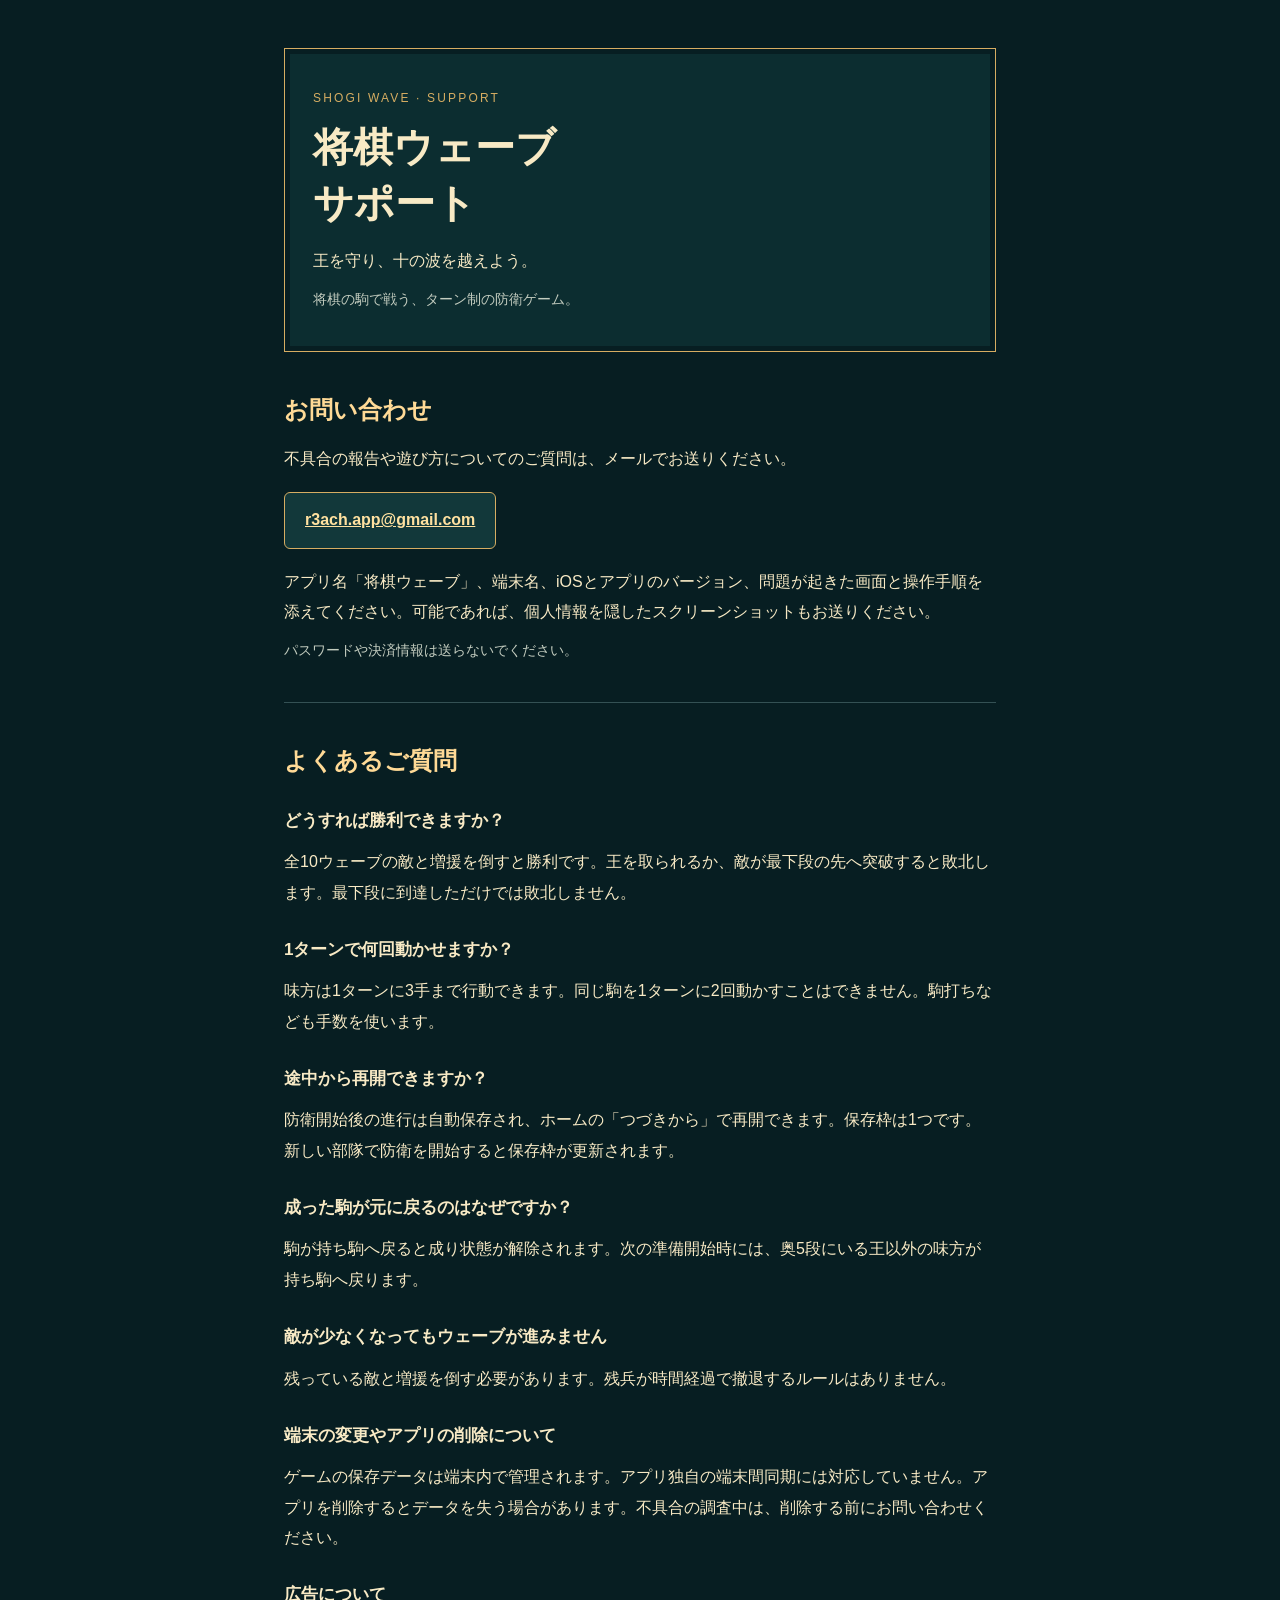
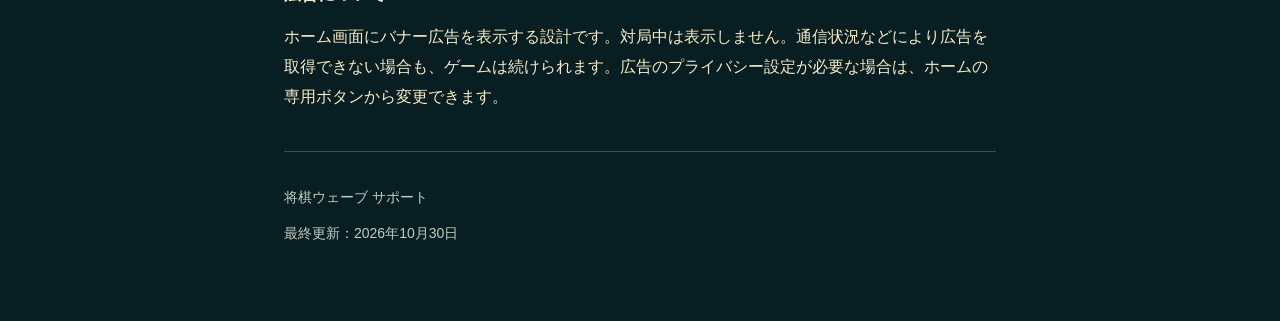
==== shogi-wave/index.html @ 3c1e0ed4 "Add Shogi Wave support page" ====
<!doctype html>
<html lang="ja">
<head>
<meta charset="utf-8">
<meta name="viewport" content="width=device-width,initial-scale=1">
<meta name="description" content="将棋ウェーブのサポート。お問い合わせ、遊び方、保存データや広告についてのよくある質問。">
<title>将棋ウェーブ｜サポート</title>
<style>
:root{color-scheme:dark;--ink:#f8eac5;--muted:#c3ccbf;--gold:#d6ad62}*{box-sizing:border-box}body{margin:0;background:#071e22;color:var(--ink);font:16px/1.9 -apple-system,BlinkMacSystemFont,"Hiragino Kaku Gothic ProN",sans-serif}main{max-width:760px;margin:auto;padding:48px 24px 64px}header{border:1px solid var(--gold);padding:28px;background:#0c2d30;box-shadow:inset 0 0 0 5px #071e22}h1{font:700 clamp(28px,7vw,40px)/1.4 serif;margin:6px 0 14px}h2{font:700 24px/1.5 serif;margin:40px 0 16px;color:#ffda96}h3{font-size:17px;margin:26px 0 8px}p{margin:10px 0}.eyebrow{font-size:12px;letter-spacing:.18em;color:var(--gold)}a{color:#ffe1a0;overflow-wrap:anywhere}a:focus-visible{outline:3px solid #ffe1a0;outline-offset:5px}.contact{display:inline-block;padding:12px 20px;border:1px solid var(--gold);background:#12383a;border-radius:6px;font-weight:700;margin:8px 0}.note,footer{font-size:14px;color:var(--muted)}section{border-bottom:1px solid #345154;padding-bottom:28px}footer{margin-top:32px}@media(max-width:400px){main{padding:24px 18px}header{padding:22px}}
</style>
</head>
<body><main>
<header><p class="eyebrow">SHOGI WAVE · SUPPORT</p><h1>将棋ウェーブ<br>サポート</h1><p>王を守り、十の波を越えよう。</p><p class="note">将棋の駒で戦う、ターン制の防衛ゲーム。</p></header>
<section aria-labelledby="contact"><h2 id="contact">お問い合わせ</h2><p>不具合の報告や遊び方についてのご質問は、メールでお送りください。</p><a class="contact" href="mailto:r3ach.app@gmail.com?subject=%E5%B0%86%E6%A3%8B%E3%82%A6%E3%82%A7%E3%83%BC%E3%83%96%20%E3%81%8A%E5%95%8F%E3%81%84%E5%90%88%E3%82%8F%E3%81%9B">r3ach.app@gmail.com</a><p>アプリ名「将棋ウェーブ」、端末名、iOSとアプリのバージョン、問題が起きた画面と操作手順を添えてください。可能であれば、個人情報を隠したスクリーンショットもお送りください。</p><p class="note">パスワードや決済情報は送らないでください。</p></section>
<section aria-labelledby="faq"><h2 id="faq">よくあるご質問</h2>
<h3>どうすれば勝利できますか？</h3><p>全10ウェーブの敵と増援を倒すと勝利です。王を取られるか、敵が最下段の先へ突破すると敗北します。最下段に到達しただけでは敗北しません。</p>
<h3>1ターンで何回動かせますか？</h3><p>味方は1ターンに3手まで行動できます。同じ駒を1ターンに2回動かすことはできません。駒打ちなども手数を使います。</p>
<h3>途中から再開できますか？</h3><p>防衛開始後の進行は自動保存され、ホームの「つづきから」で再開できます。保存枠は1つです。新しい部隊で防衛を開始すると保存枠が更新されます。</p>
<h3>成った駒が元に戻るのはなぜですか？</h3><p>駒が持ち駒へ戻ると成り状態が解除されます。次の準備開始時には、奥5段にいる王以外の味方が持ち駒へ戻ります。</p>
<h3>敵が少なくなってもウェーブが進みません</h3><p>残っている敵と増援を倒す必要があります。残兵が時間経過で撤退するルールはありません。</p>
<h3>端末の変更やアプリの削除について</h3><p>ゲームの保存データは端末内で管理されます。アプリ独自の端末間同期には対応していません。アプリを削除するとデータを失う場合があります。不具合の調査中は、削除する前にお問い合わせください。</p>
<h3>広告について</h3><p>ホーム画面にバナー広告を表示する設計です。対局中は表示しません。通信状況などにより広告を取得できない場合も、ゲームは続けられます。広告のプライバシー設定が必要な場合は、ホームの専用ボタンから変更できます。</p>
</section>
<footer><p>将棋ウェーブ サポート</p><p>最終更新：2026年10月30日</p></footer>
</main></body></html>
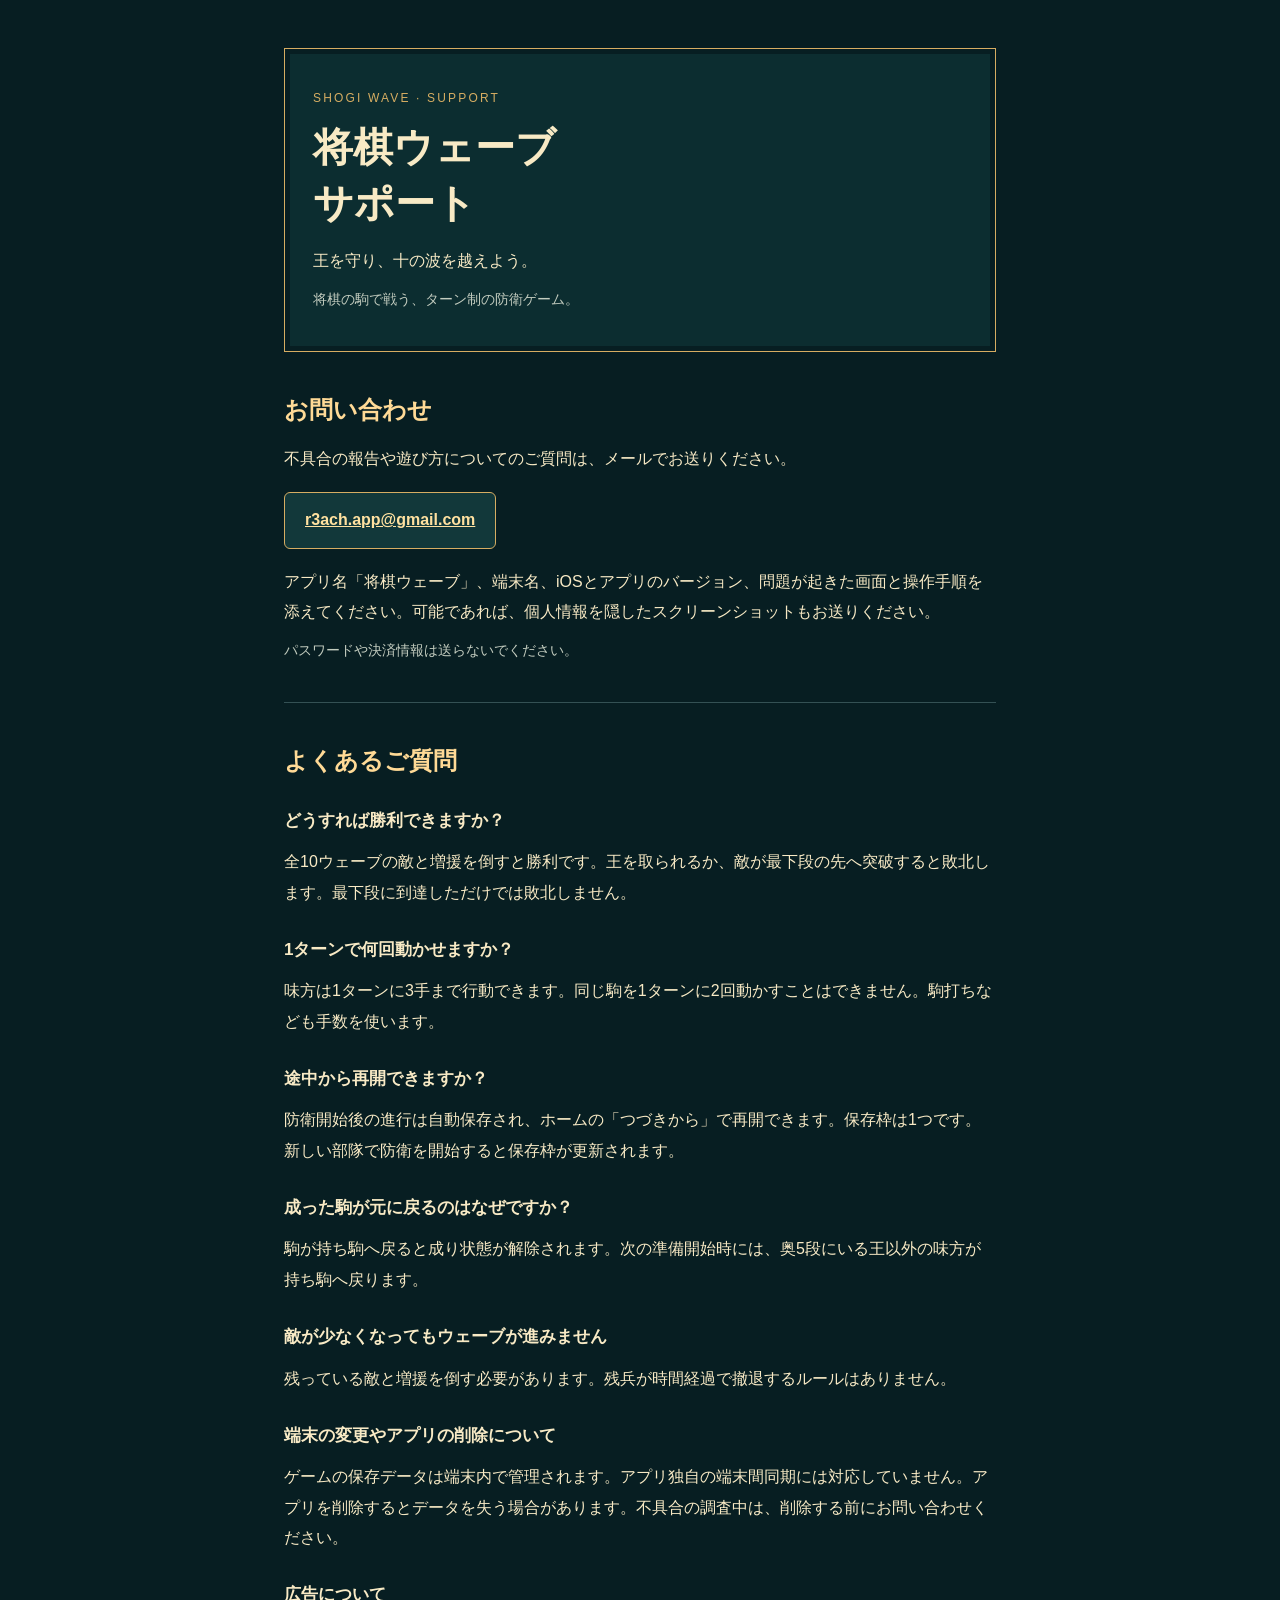
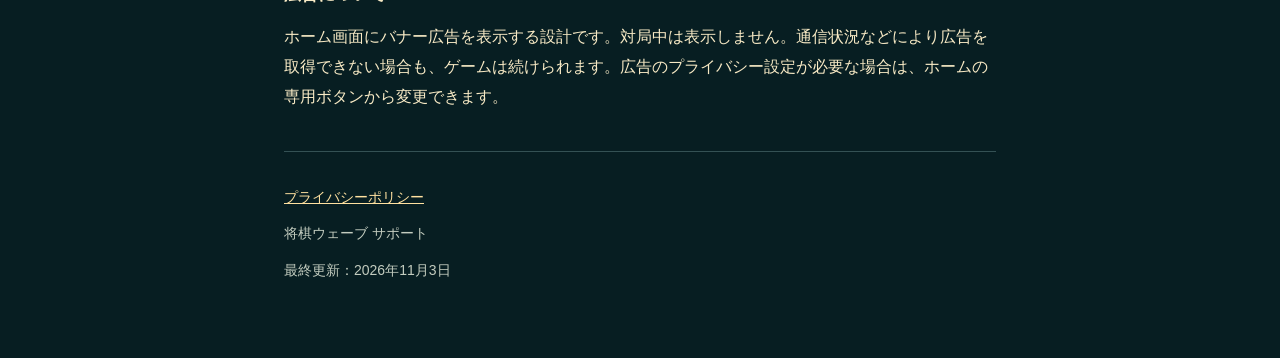
==== commit 2d253b3e: "Publish Shogi Wave privacy policy and support link" ====
--- a/shogi-wave/index.html
+++ b/shogi-wave/index.html
@@ -21,6 +21,6 @@
 <h3>端末の変更やアプリの削除について</h3><p>ゲームの保存データは端末内で管理されます。アプリ独自の端末間同期には対応していません。アプリを削除するとデータを失う場合があります。不具合の調査中は、削除する前にお問い合わせください。</p>
 <h3>広告について</h3><p>ホーム画面にバナー広告を表示する設計です。対局中は表示しません。通信状況などにより広告を取得できない場合も、ゲームは続けられます。広告のプライバシー設定が必要な場合は、ホームの専用ボタンから変更できます。</p>
 </section>
-<footer><p>将棋ウェーブ サポート</p><p>最終更新：2026年10月30日</p></footer>
+<footer><p><a href="privacy.html">プライバシーポリシー</a></p><p>将棋ウェーブ サポート</p><p>最終更新：2026年11月3日</p></footer>
 </main></body></html>
 
